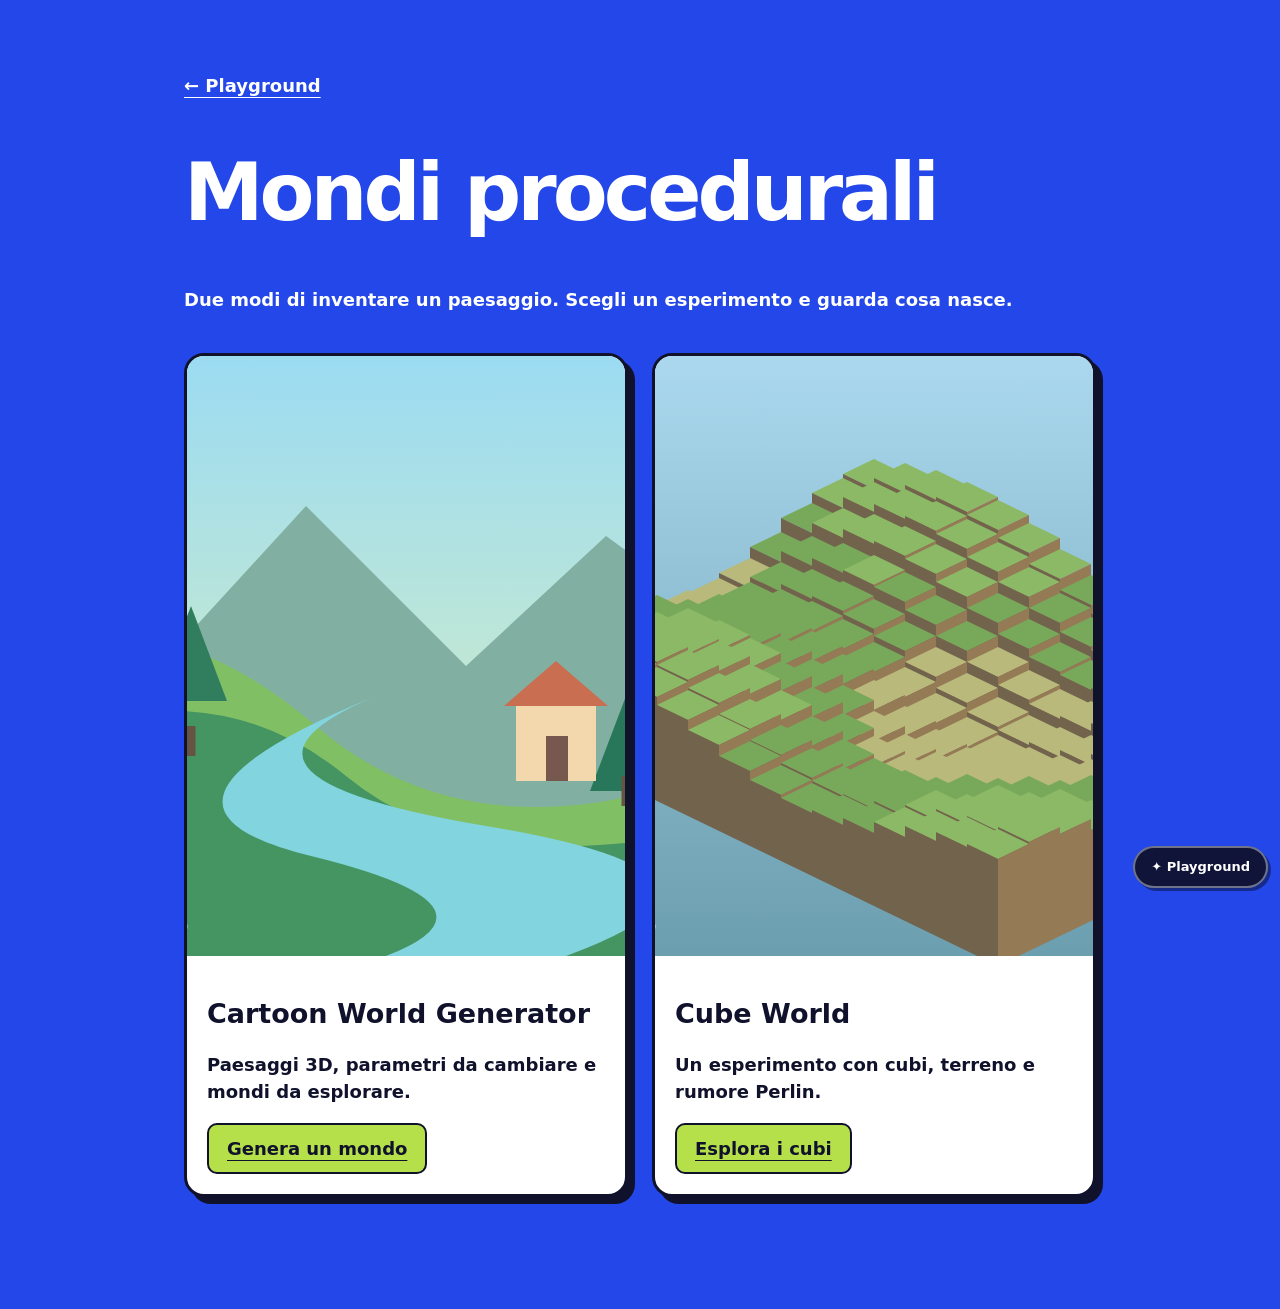
==== games/procedural-worlds/index.html @ 2304b74f "Collega i giochi al Playground e aggiunge navigazione e caricamenti" ====
<!DOCTYPE html>
<html lang="it"><head><meta charset="utf-8"><meta name="viewport" content="width=device-width,initial-scale=1">
<title>Mondi procedurali · Playground</title><meta name="description" content="Due esperimenti di generazione procedurale: paesaggi cartoon e un mondo di cubi. Scegli il tuo laboratorio 3D.">
<link rel="canonical" href="https://playground.federicolelli.com/games/procedural-worlds/">
<link rel="stylesheet" href="../../assets/playground.css">
<style>*{box-sizing:border-box}body{margin:0;background:#2347e8;color:#fff;font:600 18px/1.5 system-ui,sans-serif}main{max-width:960px;margin:auto;padding:8vh 24px}h1{font-size:clamp(42px,8vw,80px);line-height:1;letter-spacing:-.05em}section{display:grid;grid-template-columns:repeat(auto-fit,minmax(250px,1fr));gap:24px;margin:40px 0}article{background:#fff;color:#10122b;border:3px solid #10122b;box-shadow:7px 7px #10122b;border-radius:20px;overflow:hidden}img{width:100%;aspect-ratio:16/10;object-fit:cover;display:block}article div{padding:20px}h2{line-height:1.1}a{color:inherit;text-underline-offset:5px}article a{display:inline-block;background:#b6e04a;border:2px solid #10122b;border-radius:10px;padding:10px 18px;font-weight:800}a:focus-visible{outline:4px solid #ffc21a;outline-offset:4px}</style></head>
<body><script src="../../assets/playground.js"></script><main><a href="../../index.html">← Playground</a><h1>Mondi procedurali</h1><p>Due modi di inventare un paesaggio. Scegli un esperimento e guarda cosa nasce.</p><section>
<article><img src="../../assets/previews/cartoon-world.svg" alt="Paesaggio generato in stile cartoon" width="960" height="600" loading="lazy"><div><h2>Cartoon World Generator</h2><p>Paesaggi 3D, parametri da cambiare e mondi da esplorare.</p><a href="procedural-world-cartoon-generator.html">Genera un mondo</a></div></article>
<article><img src="../../assets/previews/cube-world.svg" alt="Terreno tridimensionale composto da cubi" width="960" height="600" loading="lazy"><div><h2>Cube World</h2><p>Un esperimento con cubi, terreno e rumore Perlin.</p><a href="procedural-world-cube.html">Esplora i cubi</a></div></article>
</section></main></body></html>
---- assets/playground.css ----
#pg-loader{position:fixed;inset:0;z-index:2147483647;display:grid;place-items:center;background:#2347e8;color:#fff;font:800 16px/1.5 system-ui,sans-serif;text-align:center;transition:opacity .28s,visibility .28s;background-image:repeating-linear-gradient(135deg,transparent 0 28px,#ffffff0b 28px 56px)}
#pg-loader[hidden]{display:none!important}
#pg-loader.pg-leaving{opacity:0;visibility:hidden;pointer-events:none}
.pg-loading-box{padding:32px;max-width:520px}
.pg-loading-mark{display:block;font-size:64px;line-height:1.2;animation:pg-bounce 1s ease-in-out infinite alternate;filter:drop-shadow(5px 5px 0 #10122b)}
#pg-loader h2{font:900 clamp(30px,7vw,64px)/1 system-ui,sans-serif;letter-spacing:-.05em;margin:24px 0 16px}
.pg-loading-track{width:200px;max-width:100%;height:12px;border:3px solid #10122b;border-radius:20px;background:#10122b;margin:24px auto;overflow:hidden}
.pg-loading-track::after{content:"";display:block;width:45%;height:100%;background:#ffc21a;border-radius:20px;animation:pg-slide 1s ease-in-out infinite alternate}
.pg-loading-actions{display:flex;justify-content:center;gap:16px;flex-wrap:wrap;margin-top:20px}
.pg-loading-actions a{color:#fff;text-underline-offset:4px}
#pg-nav{position:fixed;right:max(12px,env(safe-area-inset-right));bottom:max(12px,env(safe-area-inset-bottom));z-index:10000;font:700 13px/1.4 system-ui,sans-serif;color:#fff;touch-action:auto;max-width:calc(100vw - 24px)}
#pg-nav summary{cursor:pointer;list-style:none;background:#10122bee;border:2px solid #ffffff66;border-radius:999px;padding:10px 16px;box-shadow:3px 3px 0 #0006}
#pg-nav summary::-webkit-details-marker{display:none}
#pg-nav .pg-links{position:absolute;bottom:52px;right:0;width:240px;max-width:calc(100vw - 24px);max-height:65vh;overflow:auto;background:#10122bf5;border:2px solid #ffffff66;border-radius:16px;padding:8px;box-shadow:4px 4px 0 #0006}
#pg-nav a{display:block;color:#fff;text-decoration:none;padding:10px;border-radius:8px}
#pg-nav a:hover,#pg-nav a:focus-visible{background:#2347e8}
#pg-nav a[aria-current="page"]{color:#ffc21a}
#pg-nav :focus-visible,#pg-loader :focus-visible{outline:3px solid #ffc21a;outline-offset:3px}
@keyframes pg-bounce{to{transform:translateY(-10px) rotate(-8deg)}}
@keyframes pg-slide{to{transform:translateX(125%)}}
@media(prefers-reduced-motion:reduce){#pg-loader,#pg-loader *{animation:none!important;transition:none!important}}
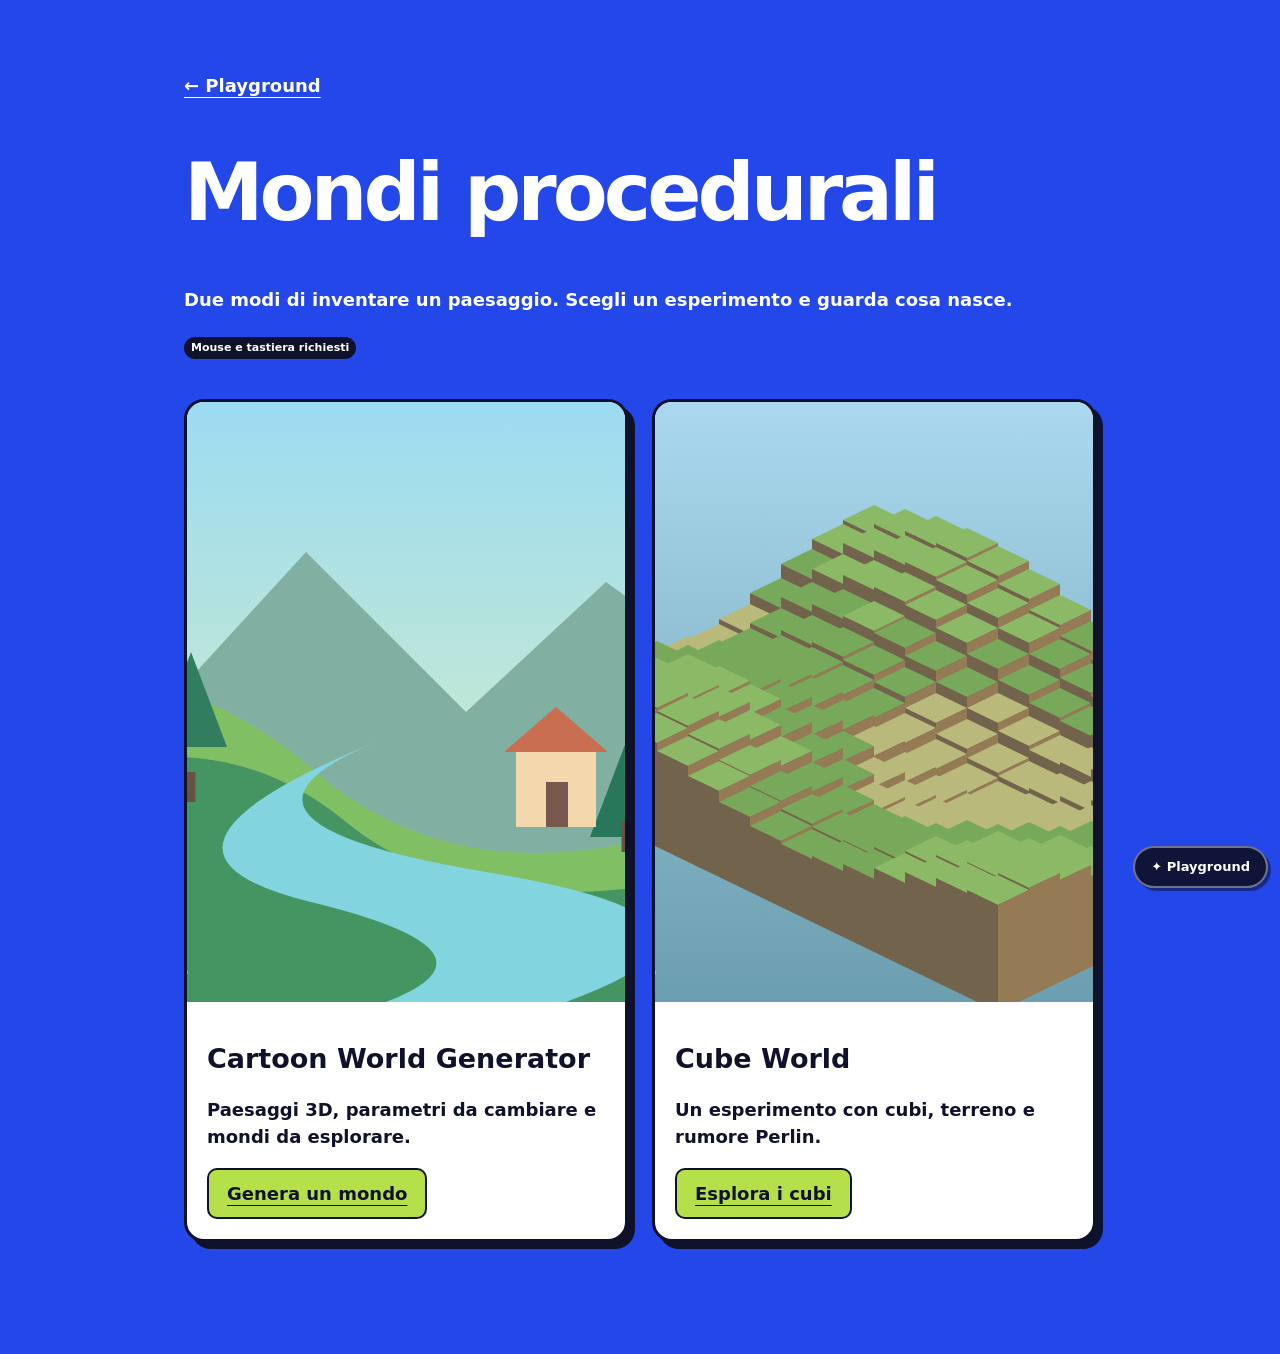
==== commit 876bb7df: "Aggiunge avvisi mobile e controlli touch per Iron & Aether" ====
--- a/games/procedural-worlds/index.html
+++ b/games/procedural-worlds/index.html
@@ -4,7 +4,7 @@
 <link rel="canonical" href="https://playground.federicolelli.com/games/procedural-worlds/">
 <link rel="stylesheet" href="../../assets/playground.css">
 <style>*{box-sizing:border-box}body{margin:0;background:#2347e8;color:#fff;font:600 18px/1.5 system-ui,sans-serif}main{max-width:960px;margin:auto;padding:8vh 24px}h1{font-size:clamp(42px,8vw,80px);line-height:1;letter-spacing:-.05em}section{display:grid;grid-template-columns:repeat(auto-fit,minmax(250px,1fr));gap:24px;margin:40px 0}article{background:#fff;color:#10122b;border:3px solid #10122b;box-shadow:7px 7px #10122b;border-radius:20px;overflow:hidden}img{width:100%;aspect-ratio:16/10;object-fit:cover;display:block}article div{padding:20px}h2{line-height:1.1}a{color:inherit;text-underline-offset:5px}article a{display:inline-block;background:#b6e04a;border:2px solid #10122b;border-radius:10px;padding:10px 18px;font-weight:800}a:focus-visible{outline:4px solid #ffc21a;outline-offset:4px}</style></head>
-<body><script src="../../assets/playground.js"></script><main><a href="../../index.html">← Playground</a><h1>Mondi procedurali</h1><p>Due modi di inventare un paesaggio. Scegli un esperimento e guarda cosa nasce.</p><section>
+<body><script src="../../assets/playground.js"></script><main><a href="../../index.html">← Playground</a><h1>Mondi procedurali</h1><p>Due modi di inventare un paesaggio. Scegli un esperimento e guarda cosa nasce.</p><p><span class="pg-desktop-badge">Mouse e tastiera richiesti</span></p><section>
 <article><img src="../../assets/previews/cartoon-world.svg" alt="Paesaggio generato in stile cartoon" width="960" height="600" loading="lazy"><div><h2>Cartoon World Generator</h2><p>Paesaggi 3D, parametri da cambiare e mondi da esplorare.</p><a href="procedural-world-cartoon-generator.html">Genera un mondo</a></div></article>
 <article><img src="../../assets/previews/cube-world.svg" alt="Terreno tridimensionale composto da cubi" width="960" height="600" loading="lazy"><div><h2>Cube World</h2><p>Un esperimento con cubi, terreno e rumore Perlin.</p><a href="procedural-world-cube.html">Esplora i cubi</a></div></article>
 </section></main></body></html>
--- a/assets/playground.css
+++ b/assets/playground.css
@@ -16,6 +16,15 @@
 #pg-nav a:hover,#pg-nav a:focus-visible{background:#2347e8}
 #pg-nav a[aria-current="page"]{color:#ffc21a}
 #pg-nav :focus-visible,#pg-loader :focus-visible{outline:3px solid #ffc21a;outline-offset:3px}
+.pg-desktop-badge{display:inline-block;padding:3px 7px;border-radius:999px;background:#10122b;color:#fff;font:800 11px/1.4 system-ui,sans-serif}
+#pg-desktop-warning{position:fixed;inset:0;margin:auto;width:min(440px,calc(100% - 32px));max-height:calc(100dvh - 32px);overflow:auto;padding:28px;border:3px solid #10122b;border-radius:22px;background:#fff;color:#10122b;box-shadow:7px 7px 0 #10122b;font:600 16px/1.5 system-ui,sans-serif;touch-action:pan-y;user-select:text}
+#pg-desktop-warning::backdrop{background:#060c27dc}
+#pg-desktop-warning h2{margin:0 0 16px;font:900 28px/1.1 system-ui,sans-serif;letter-spacing:-.03em;color:#10122b}
+#pg-desktop-warning p{margin:0;color:#10122b;font:600 16px/1.5 system-ui,sans-serif}
+.pg-warning-actions{display:flex;flex-wrap:wrap;gap:12px;margin-top:24px}
+#pg-desktop-warning button{flex:1;min-width:140px;min-height:48px;border:2px solid #10122b;border-radius:12px;padding:10px 14px;background:#ffc21a;color:#10122b;font:800 14px/1.3 system-ui,sans-serif;cursor:pointer}
+#pg-desktop-warning [data-action="try"]{background:#fff}
+#pg-desktop-warning button:focus-visible{outline:3px solid #2347e8;outline-offset:3px}
 @keyframes pg-bounce{to{transform:translateY(-10px) rotate(-8deg)}}
 @keyframes pg-slide{to{transform:translateX(125%)}}
 @media(prefers-reduced-motion:reduce){#pg-loader,#pg-loader *{animation:none!important;transition:none!important}}
